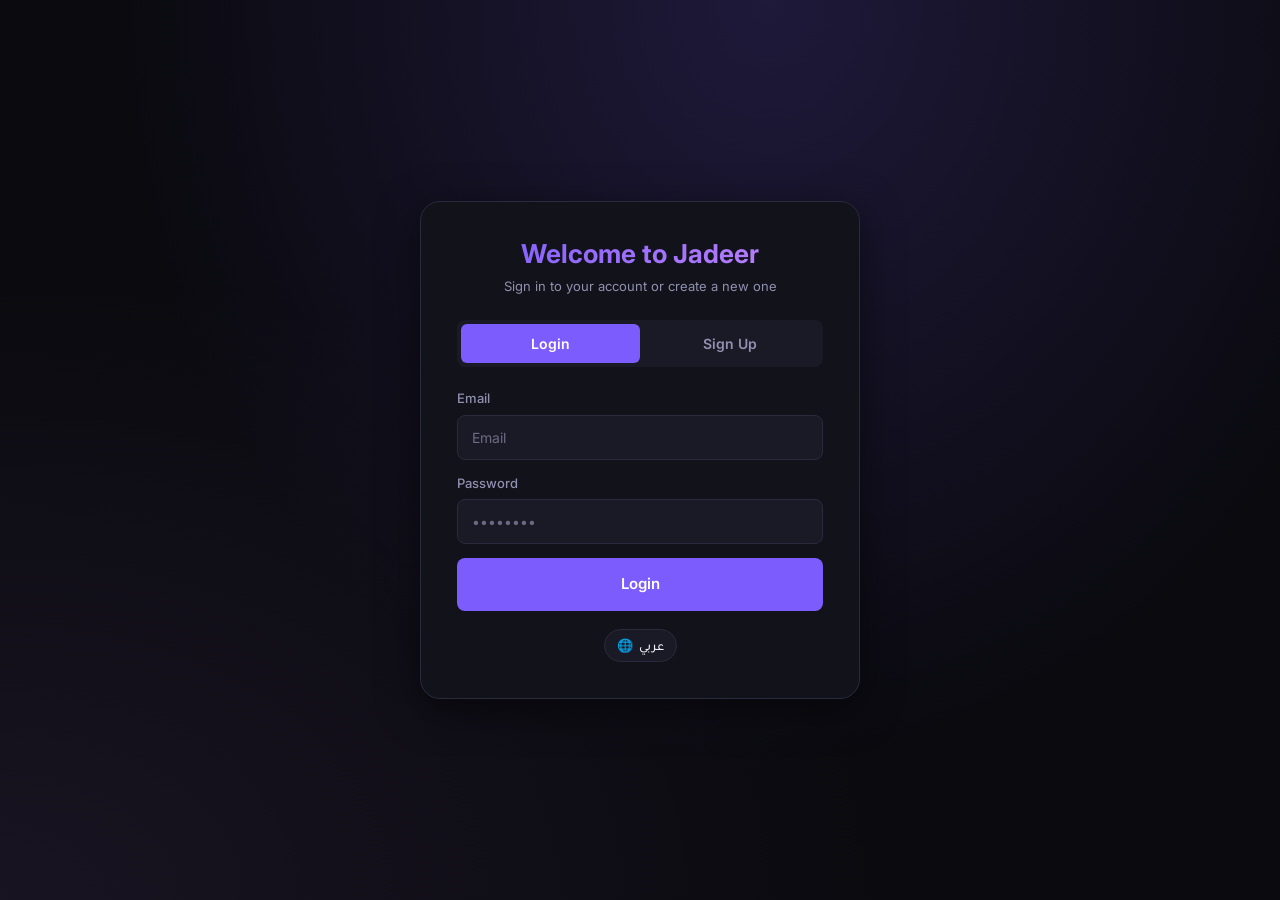
==== jadeer-frontend/jadeer/index.html @ 559c0204 "fix profile education/experience doubling when editing" ====
<!DOCTYPE html>
<html lang="en" dir="ltr">
<head>
  <meta charset="UTF-8">
  <meta name="viewport" content="width=device-width,initial-scale=1">
  <title>Jadeer — Smart CV Authenticator & Advisor</title>
  <meta name="description" content="Jadeer: Authentic. Verified. Career-Ready.">
  <link rel="preconnect" href="https://fonts.googleapis.com">
  <link rel="preconnect" href="https://fonts.gstatic.com" crossorigin>
  <link href="https://fonts.googleapis.com/css2?family=Tajawal:wght@400;500;700;800&family=Inter:wght@400;500;600;700;800&family=DM+Mono:wght@400;500&display=swap" rel="stylesheet">
  <link rel="stylesheet" href="css/tokens.css">
  <link rel="stylesheet" href="css/base.css">
  <link rel="stylesheet" href="css/components.css">
  <link rel="stylesheet" href="css/layout.css">
</head>
<body>
  <div id="app-root">
    <div class="page-loader"><div class="spinner"></div></div>
  </div>

  <!-- Foundation -->
  <script src="js/config.js?v=2"></script>
  <script src="js/warmup.js?v=2"></script>
  <script src="js/api.js?v=2"></script>
  <script src="js/auth.js?v=2"></script>
  <script src="js/i18n.js?v=2"></script>
  <script src="js/ui.js?v=2"></script>
  <script src="js/router.js?v=2"></script>
  <script src="js/shell.js?v=2"></script>
  <script src="js/i18n-profile.js?v=2"></script>
  <script src="js/i18n-skills-certificates.js?v=2"></script>
  <script src="js/i18n-recommendations-cv.js?v=2"></script>

  <!-- Pages -->
  <script src="js/pages/auth.js?v=2"></script>
  <script src="js/pages/onboarding.js?v=2"></script>
  <script src="js/pages/dashboard.js?v=2"></script>
  <script src="js/pages/profile-view.js?v=2"></script>
  <script src="js/pages/profile-edit.js?v=2"></script>
  <script src="js/pages/skills.js?v=2"></script>
  <script src="js/pages/certificates.js?v=2"></script>
  <script src="js/pages/recommendations.js?v=2"></script>
  <script src="js/pages/cvs.js?v=2"></script>
  <script src="js/pages/chats.js?v=2"></script>
  <script src="js/i18n-employer.js?v=2"></script>
  <script src="js/pages/employer-onboarding.js?v=2"></script>
  <script src="js/pages/employer-profile.js?v=2"></script>
  <script src="js/pages/employer-search.js?v=2"></script>
  <script src="js/pages/stubs.js?v=2"></script>

  <!-- Boot -->
  <script>
    (function boot(){
      // Default route
      if(!location.hash){
        location.hash = window.JadeerAPI.getToken()
          ? (window.JadeerAuth.currentRole()==='employer' ? '#/employer' : '#/dashboard')
          : '#/login';
      }
      window.JadeerRouter.render();
    })();
  </script>
</body>
</html>
---- jadeer-frontend/jadeer/css/tokens.css ----
:root{
  --bg:#0a0a0f; --surface:#12121a; --surface2:#1a1a26; --surface3:#22222e;
  --border:#2a2a3d; --border2:#3a3a50;
  --accent:#7c5cfc; --accent2:#c084fc; --accent-glow:rgba(124,92,252,.3);
  --text:#f0f0f8; --text2:#9090b0; --text3:#6b6b85;
  --success:#22d3a0; --success-bg:rgba(34,211,160,.12);
  --danger:#f87171;  --danger-bg:rgba(248,113,113,.12);
  --warning:#fbbf24; --warning-bg:rgba(251,191,36,.12);
  --info:#60a5fa;    --info-bg:rgba(96,165,250,.12);
  --radius:14px; --radius-sm:8px; --radius-lg:20px;
  --shadow:0 4px 20px rgba(0,0,0,.3);
  --shadow-lg:0 10px 40px rgba(0,0,0,.5);
  --font-ar:'Tajawal',system-ui,sans-serif;
  --font-en:'Inter','Tajawal',system-ui,sans-serif;
  --font:var(--font-en);
  --mono:'DM Mono',ui-monospace,monospace;
  --topbar-h:64px; --sidebar-w:240px;
  --ease:cubic-bezier(.4,0,.2,1);
}
[dir="rtl"]{ --font:var(--font-ar); }
---- jadeer-frontend/jadeer/css/base.css ----
*,*::before,*::after{box-sizing:border-box}
*{margin:0;padding:0}
html,body{height:100%}
body{
  font-family:var(--font); color:var(--text);
  background:var(--bg);
  background-image:
    radial-gradient(ellipse at 60% 0%,rgba(124,92,252,.18) 0%,transparent 60%),
    radial-gradient(ellipse at 0% 100%,rgba(192,132,252,.08) 0%,transparent 50%);
  background-attachment:fixed;
  min-height:100vh;
  -webkit-font-smoothing:antialiased;
  font-size:14px; line-height:1.5;
}
a{color:inherit;text-decoration:none}
button,input,select,textarea{font:inherit;color:inherit}
button{background:none;border:0;cursor:pointer}
ul,ol{list-style:none}
img,svg{display:block;max-width:100%}
h1,h2,h3,h4{font-weight:700;line-height:1.25}
h1{font-size:28px} h2{font-size:22px} h3{font-size:18px} h4{font-size:16px}
.muted{color:var(--text2)}
.mono{font-family:var(--mono)}
.hidden{display:none!important}
.sr-only{position:absolute;width:1px;height:1px;overflow:hidden;clip:rect(0 0 0 0)}
::selection{background:var(--accent);color:#fff}
::-webkit-scrollbar{width:10px;height:10px}
::-webkit-scrollbar-track{background:var(--bg)}
::-webkit-scrollbar-thumb{background:var(--border);border-radius:5px}
::-webkit-scrollbar-thumb:hover{background:var(--border2)}
.brand-text{
  background:linear-gradient(135deg,var(--accent),var(--accent2));
  -webkit-background-clip:text;background-clip:text;color:transparent;
  font-weight:800;
}
---- jadeer-frontend/jadeer/css/components.css ----
/* ===== Buttons ===== */
.btn{display:inline-flex;align-items:center;justify-content:center;gap:8px;
  padding:10px 18px;border-radius:var(--radius-sm);font-weight:600;font-size:14px;
  transition:all .18s var(--ease);white-space:nowrap;border:1px solid transparent}
.btn-primary{background:var(--accent);color:#fff}
.btn-primary:hover{background:#6b4ce8;box-shadow:0 4px 16px var(--accent-glow)}
.btn-ghost{background:var(--surface2);color:var(--text);border-color:var(--border)}
.btn-ghost:hover{background:var(--surface3);border-color:var(--border2)}
.btn-outline{background:transparent;color:var(--text);border-color:var(--border)}
.btn-outline:hover{background:var(--surface2)}
.btn-danger{background:transparent;color:var(--danger);border-color:var(--border)}
.btn-danger:hover{background:var(--danger-bg)}
.btn-block{width:100%}
.btn-sm{padding:6px 12px;font-size:13px}
.btn-lg{padding:14px 24px;font-size:15px}
.btn[disabled]{opacity:.5;cursor:not-allowed}

/* ===== Inputs ===== */
.field{display:flex;flex-direction:column;gap:6px;margin-bottom:14px}
.field label{font-size:13px;color:var(--text2);font-weight:500}
.field .hint{font-size:12px;color:var(--text3)}
.input,.select,.textarea{
  width:100%;padding:11px 14px;background:var(--surface2);color:var(--text);
  border:1px solid var(--border);border-radius:var(--radius-sm);font-size:14px;
  transition:border-color .15s,background .15s;
}
.input:focus,.select:focus,.textarea:focus{
  outline:0;border-color:var(--accent);background:var(--surface3)
}
.textarea{min-height:88px;resize:vertical;font-family:inherit}
.input::placeholder,.textarea::placeholder{color:var(--text3)}
.input-icon{position:relative}
.input-icon .input{padding-inline-end:40px}
.input-icon button{position:absolute;inset-inline-end:10px;top:50%;transform:translateY(-50%);
  color:var(--text2);padding:4px}

/* ===== Cards ===== */
.card{background:var(--surface);border:1px solid var(--border);
  border-radius:var(--radius);padding:22px}
.card-hover{transition:all .2s var(--ease)}
.card-hover:hover{border-color:var(--accent);transform:translateY(-2px);box-shadow:var(--shadow)}
.card-title{display:flex;align-items:center;justify-content:space-between;
  margin-bottom:16px;gap:12px}
.card-title h3{font-size:16px}

/* ===== Badges / Pills ===== */
.badge{display:inline-flex;align-items:center;gap:5px;padding:3px 10px;
  border-radius:999px;font-size:12px;font-weight:600}
.badge-success{background:var(--success-bg);color:var(--success)}
.badge-danger{background:var(--danger-bg);color:var(--danger)}
.badge-warning{background:var(--warning-bg);color:var(--warning)}
.badge-info{background:var(--info-bg);color:var(--info)}
.badge-muted{background:var(--surface2);color:var(--text2);border:1px solid var(--border)}
.badge-accent{background:rgba(124,92,252,.15);color:var(--accent2)}

.pill{display:inline-flex;align-items:center;gap:6px;padding:5px 12px;
  border-radius:999px;background:var(--surface2);border:1px solid var(--border);
  color:var(--text);font-size:13px;font-weight:500}
.pill-accent{background:rgba(124,92,252,.12);border-color:rgba(124,92,252,.3);color:var(--accent2)}

/* ===== Tabs ===== */
.tabs{display:flex;gap:4px;border-bottom:1px solid var(--border);margin-bottom:20px;
  overflow-x:auto}
.tab{padding:10px 18px;color:var(--text2);font-weight:500;font-size:14px;
  border-bottom:2px solid transparent;margin-bottom:-1px;white-space:nowrap;transition:all .15s}
.tab:hover{color:var(--text)}
.tab.active{color:var(--accent2);border-color:var(--accent)}

/* ===== Modal ===== */
.modal-overlay{position:fixed;inset:0;background:rgba(0,0,0,.65);
  backdrop-filter:blur(4px);display:flex;align-items:center;justify-content:center;
  z-index:100;padding:20px;opacity:0;pointer-events:none;transition:opacity .2s}
.modal-overlay.open{opacity:1;pointer-events:auto}
.modal{background:var(--surface);border:1px solid var(--border);border-radius:var(--radius);
  width:100%;max-width:560px;max-height:90vh;overflow-y:auto;box-shadow:var(--shadow-lg);
  transform:translateY(10px);transition:transform .2s}
.modal-overlay.open .modal{transform:translateY(0)}
.modal-lg{max-width:780px}
.modal-header{padding:20px 24px;border-bottom:1px solid var(--border);
  display:flex;align-items:center;justify-content:space-between}
.modal-header h3{font-size:17px}
.modal-close{color:var(--text2);padding:6px;border-radius:6px}
.modal-close:hover{background:var(--surface2);color:var(--text)}
.modal-body{padding:22px 24px}
.modal-footer{padding:16px 24px;border-top:1px solid var(--border);
  display:flex;justify-content:flex-end;gap:10px}

/* ===== Proficiency bar ===== */
.prof{display:flex;align-items:center;gap:12px}
.prof-bar{flex:1;height:8px;background:var(--surface2);border-radius:999px;overflow:hidden}
.prof-fill{height:100%;border-radius:999px;transition:width .5s var(--ease)}
.prof-fill.beginner{background:linear-gradient(90deg,#f87171,#fbbf24)}
.prof-fill.intermediate{background:linear-gradient(90deg,#fbbf24,#60a5fa)}
.prof-fill.advanced{background:linear-gradient(90deg,#60a5fa,var(--accent))}
.prof-fill.expert{background:linear-gradient(90deg,var(--accent),var(--accent2))}
.prof-score{font-family:var(--mono);font-weight:600;min-width:40px;text-align:end}

/* ===== Stat card ===== */
.stat{background:var(--surface);border:1px solid var(--border);border-radius:var(--radius);
  padding:18px 20px;display:flex;flex-direction:column;gap:6px}
.stat-label{font-size:12px;color:var(--text2);text-transform:uppercase;letter-spacing:.5px}
.stat-value{font-size:28px;font-weight:700;font-family:var(--mono)}

/* ===== Avatar ===== */
.avatar{width:48px;height:48px;border-radius:50%;
  background:linear-gradient(135deg,var(--accent),var(--accent2));
  display:flex;align-items:center;justify-content:center;color:#fff;font-weight:700;
  flex-shrink:0}
.avatar-lg{width:72px;height:72px;font-size:24px}
.avatar-xl{width:96px;height:96px;font-size:32px}

/* ===== Toasts ===== */
.toast-host{position:fixed;top:20px;inset-inline-end:20px;z-index:200;
  display:flex;flex-direction:column;gap:10px}
.toast{background:var(--surface);border:1px solid var(--border);
  border-inline-start:3px solid var(--accent);border-radius:var(--radius-sm);
  padding:12px 18px;box-shadow:var(--shadow);min-width:260px;max-width:400px;
  animation:toast-in .25s var(--ease)}
.toast.success{border-inline-start-color:var(--success)}
.toast.error{border-inline-start-color:var(--danger)}
@keyframes toast-in{from{opacity:0;transform:translateX(20px)}to{opacity:1;transform:none}}
[dir="rtl"] .toast{animation:toast-in-rtl .25s var(--ease)}
@keyframes toast-in-rtl{from{opacity:0;transform:translateX(-20px)}to{opacity:1;transform:none}}

/* ===== Utility ===== */
.row{display:flex;gap:12px;align-items:center}
.row-between{display:flex;gap:12px;align-items:center;justify-content:space-between}
.col{display:flex;flex-direction:column;gap:12px}
.grid{display:grid;gap:16px}
.grid-2{grid-template-columns:repeat(2,1fr)}
.grid-3{grid-template-columns:repeat(3,1fr)}
.grid-4{grid-template-columns:repeat(4,1fr)}
.grid-5{grid-template-columns:repeat(5,1fr)}
@media(max-width:900px){.grid-3,.grid-4,.grid-5{grid-template-columns:repeat(2,1fr)}}
@media(max-width:560px){.grid-2,.grid-3,.grid-4,.grid-5{grid-template-columns:1fr}}
.gap-sm{gap:8px}.gap-lg{gap:20px}
.mt-sm{margin-top:8px}.mt{margin-top:16px}.mt-lg{margin-top:24px}
.divider{height:1px;background:var(--border);margin:16px 0}
.empty{padding:40px 20px;text-align:center;color:var(--text2)}
.empty-icon{font-size:40px;margin-bottom:12px;opacity:.5}
.spinner{width:18px;height:18px;border:2px solid var(--border);
  border-top-color:var(--accent);border-radius:50%;animation:spin .7s linear infinite}
@keyframes spin{to{transform:rotate(360deg)}}
.page-loader{display:flex;align-items:center;justify-content:center;padding:60px;color:var(--text2)}
---- jadeer-frontend/jadeer/css/layout.css ----
/* ===== App shell ===== */
.app{
  display:grid;
  grid-template-areas: "sidebar main";
  grid-template-columns:var(--sidebar-w) 1fr;
  min-height:100vh
}

.sidebar{
  grid-area: sidebar;
  background:var(--surface);
  border-inline-end:1px solid var(--border);
  padding:22px 14px;
  display:flex;
  flex-direction:column;
  gap:4px;
  position:sticky;
  top:0;height:100vh;
  overflow-y:auto
}

.sidebar .logo{
  font-size:22px;
  padding:0 10px 24px;
  background:linear-gradient(135deg,var(--accent),var(--accent2));
  -webkit-background-clip:text;
  background-clip:text;
  color:transparent;
  font-weight:800
}

.nav-item{
  display:flex;
  align-items:center;
  gap:10px;
  padding:10px 12px;
  border-radius:var(--radius-sm);color:var(--text2);font-weight:500;font-size:14px;
  transition:all .15s;cursor:pointer
}

.nav-item:hover{background:var(--surface2);color:var(--text)}
.nav-item.active{background:rgba(124,92,252,.15);color:var(--accent2)}
.nav-item .ic{width:18px;height:18px;flex-shrink:0}
.sidebar-footer{margin-top:auto;padding-top:16px;border-top:1px solid var(--border)}

.main{
  grid-area: main;
  display:flex;
  flex-direction:column;
  min-width:0
}

.topbar{height:var(--topbar-h);background:var(--surface);
  border-bottom:1px solid var(--border);padding:0 24px;
  display:flex;align-items:center;justify-content:space-between;gap:16px;
  position:sticky;top:0;z-index:20}
.topbar .title{font-weight:600;font-size:15px}
.topbar .actions{display:flex;align-items:center;gap:10px}
.icon-btn{width:36px;height:36px;border-radius:50%;display:flex;
  align-items:center;justify-content:center;color:var(--text2);position:relative}
.icon-btn:hover{background:var(--surface2);color:var(--text)}
.icon-btn .dot{position:absolute;top:6px;inset-inline-end:6px;width:8px;height:8px;
  background:var(--danger);border-radius:50%;border:2px solid var(--surface)}
.lang-toggle{display:flex;align-items:center;gap:6px;padding:6px 12px;
  border-radius:999px;background:var(--surface2);border:1px solid var(--border);
  font-size:13px;font-weight:500;color:var(--text)}
.lang-toggle:hover{border-color:var(--accent)}

.content{padding:28px;max-width:1280px;width:100%;margin:0 auto;flex:1}
.page-header{margin-bottom:24px;display:flex;align-items:flex-start;
  justify-content:space-between;gap:16px;flex-wrap:wrap}
.page-header h1{margin-bottom:4px}
.page-header .sub{color:var(--text2);font-size:14px}

/* Mobile sidebar toggle */
@media(max-width:900px){
  .app{grid-template-columns:1fr}
  .sidebar{position:fixed;inset-inline-start:-100%;width:260px;z-index:50;
    transition:inset-inline-start .25s}
  .sidebar.open{inset-inline-start:0}
  .sidebar-backdrop{position:fixed;inset:0;background:rgba(0,0,0,.5);z-index:40;
    display:none}
  .sidebar-backdrop.open{display:block}
}
.menu-toggle{display:none;color:var(--text);padding:6px}
@media(max-width:900px){.menu-toggle{display:block}}

/* ===== Auth shell ===== */
.auth-shell{min-height:100vh;display:flex;align-items:center;justify-content:center;padding:24px}
.auth-card{background:var(--surface);border:1px solid var(--border);
  border-radius:var(--radius-lg);padding:36px;width:100%;max-width:440px;
  box-shadow:var(--shadow-lg)}
.auth-header{text-align:center;margin-bottom:24px}
.auth-header h1{font-size:26px;margin-bottom:6px;
  background:linear-gradient(135deg,var(--accent),var(--accent2));
  -webkit-background-clip:text;background-clip:text;color:transparent}
.auth-header p{color:var(--text2);font-size:13px}
.auth-tabs{display:grid;grid-template-columns:1fr 1fr;background:var(--surface2);
  border-radius:var(--radius-sm);padding:4px;margin-bottom:22px}
.auth-tabs button{padding:9px;border-radius:6px;color:var(--text2);
  font-weight:600;font-size:14px;transition:all .15s}
.auth-tabs button.active{background:var(--accent);color:#fff}

.role-picker{display:grid;grid-template-columns:1fr 1fr;gap:10px;margin-bottom:6px}
.role-opt{padding:14px;border:1px solid var(--border);border-radius:var(--radius-sm);
  background:var(--surface2);cursor:pointer;text-align:center;transition:all .15s}
.role-opt:hover{border-color:var(--border2)}
.role-opt.active{border-color:var(--accent);background:rgba(124,92,252,.1)}
.role-opt .emoji{font-size:22px;margin-bottom:4px;display:block}
.role-opt .lbl{font-weight:600;font-size:13px}

.password-rules{font-size:12px;color:var(--text3);line-height:1.7;padding:10px 12px;
  background:var(--surface2);border-radius:var(--radius-sm);margin-top:4px}
.password-rules .ok{color:var(--success)}
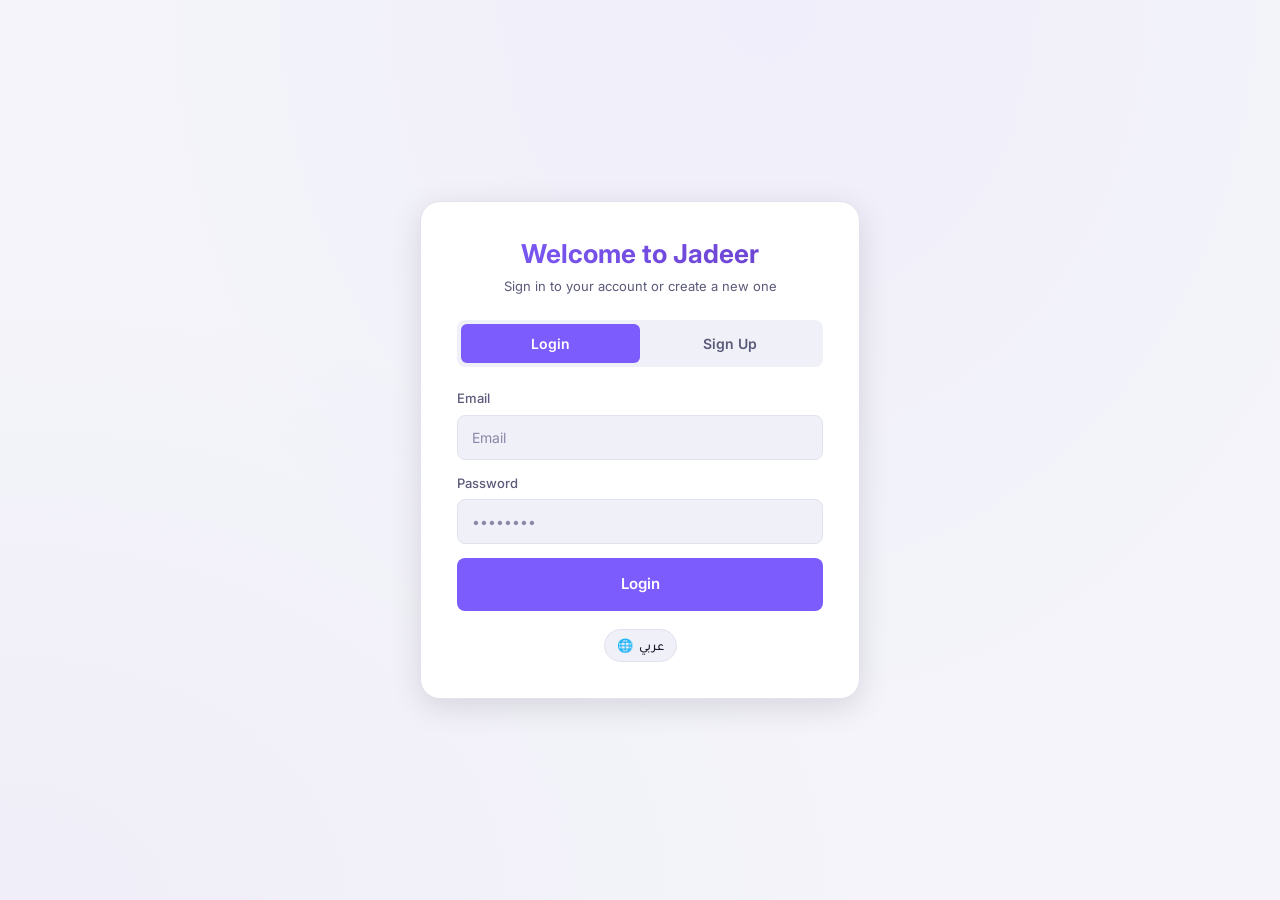
==== commit 7fe1a4c0: "Added Light Mode" ====
--- a/jadeer-frontend/jadeer/index.html
+++ b/jadeer-frontend/jadeer/index.html
@@ -5,6 +5,7 @@
   <meta name="viewport" content="width=device-width,initial-scale=1">
   <title>Jadeer — Smart CV Authenticator & Advisor</title>
   <meta name="description" content="Jadeer: Authentic. Verified. Career-Ready.">
+  <script>!function(){var t=localStorage.getItem('jadeer-theme')||(matchMedia('(prefers-color-scheme:light)').matches?'light':'dark');document.documentElement.dataset.theme=t}()</script>
   <link rel="preconnect" href="https://fonts.googleapis.com">
   <link rel="preconnect" href="https://fonts.gstatic.com" crossorigin>
   <link href="https://fonts.googleapis.com/css2?family=Tajawal:wght@400;500;700;800&family=Inter:wght@400;500;600;700;800&family=DM+Mono:wght@400;500&display=swap" rel="stylesheet">
--- a/jadeer-frontend/jadeer/css/tokens.css
+++ b/jadeer-frontend/jadeer/css/tokens.css
@@ -1,3 +1,4 @@
+/* ===== Dark theme (default) ===== */
 :root{
   --bg:#0a0a0f; --surface:#12121a; --surface2:#1a1a26; --surface3:#22222e;
   --border:#2a2a3d; --border2:#3a3a50;
@@ -7,6 +8,7 @@
   --danger:#f87171;  --danger-bg:rgba(248,113,113,.12);
   --warning:#fbbf24; --warning-bg:rgba(251,191,36,.12);
   --info:#60a5fa;    --info-bg:rgba(96,165,250,.12);
+  --overlay:rgba(0,0,0,.65);
   --radius:14px; --radius-sm:8px; --radius-lg:20px;
   --shadow:0 4px 20px rgba(0,0,0,.3);
   --shadow-lg:0 10px 40px rgba(0,0,0,.5);
@@ -18,3 +20,18 @@
   --ease:cubic-bezier(.4,0,.2,1);
 }
 [dir="rtl"]{ --font:var(--font-ar); }
+
+/* ===== Light theme ===== */
+[data-theme="light"]{
+  --bg:#f4f4fa; --surface:#ffffff; --surface2:#f0f0f8; --surface3:#e8e8f4;
+  --border:#e2e2ee; --border2:#d0d0e8;
+  --accent2:#6b3fc8; --accent-glow:rgba(124,92,252,.15);
+  --text:#18182a; --text2:#5a5a7a; --text3:#8888a8;
+  --success:#059669; --success-bg:rgba(5,150,105,.1);
+  --danger:#dc2626;  --danger-bg:rgba(220,38,38,.1);
+  --warning:#d97706; --warning-bg:rgba(217,119,6,.1);
+  --info:#2563eb;    --info-bg:rgba(37,99,235,.1);
+  --overlay:rgba(0,0,0,.4);
+  --shadow:0 2px 16px rgba(0,0,0,.07);
+  --shadow-lg:0 8px 32px rgba(0,0,0,.12);
+}
--- a/jadeer-frontend/jadeer/css/base.css
+++ b/jadeer-frontend/jadeer/css/base.css
@@ -11,6 +11,11 @@
   min-height:100vh;
   -webkit-font-smoothing:antialiased;
   font-size:14px; line-height:1.5;
+}
+[data-theme="light"] body{
+  background-image:
+    radial-gradient(ellipse at 60% 0%,rgba(124,92,252,.04) 0%,transparent 60%),
+    radial-gradient(ellipse at 0% 100%,rgba(107,63,200,.03) 0%,transparent 50%);
 }
 a{color:inherit;text-decoration:none}
 button,input,select,textarea{font:inherit;color:inherit}
--- a/jadeer-frontend/jadeer/css/components.css
+++ b/jadeer-frontend/jadeer/css/components.css
@@ -67,7 +67,7 @@
 .tab.active{color:var(--accent2);border-color:var(--accent)}
 
 /* ===== Modal ===== */
-.modal-overlay{position:fixed;inset:0;background:rgba(0,0,0,.65);
+.modal-overlay{position:fixed;inset:0;background:var(--overlay);
   backdrop-filter:blur(4px);display:flex;align-items:center;justify-content:center;
   z-index:100;padding:20px;opacity:0;pointer-events:none;transition:opacity .2s}
 .modal-overlay.open{opacity:1;pointer-events:auto}
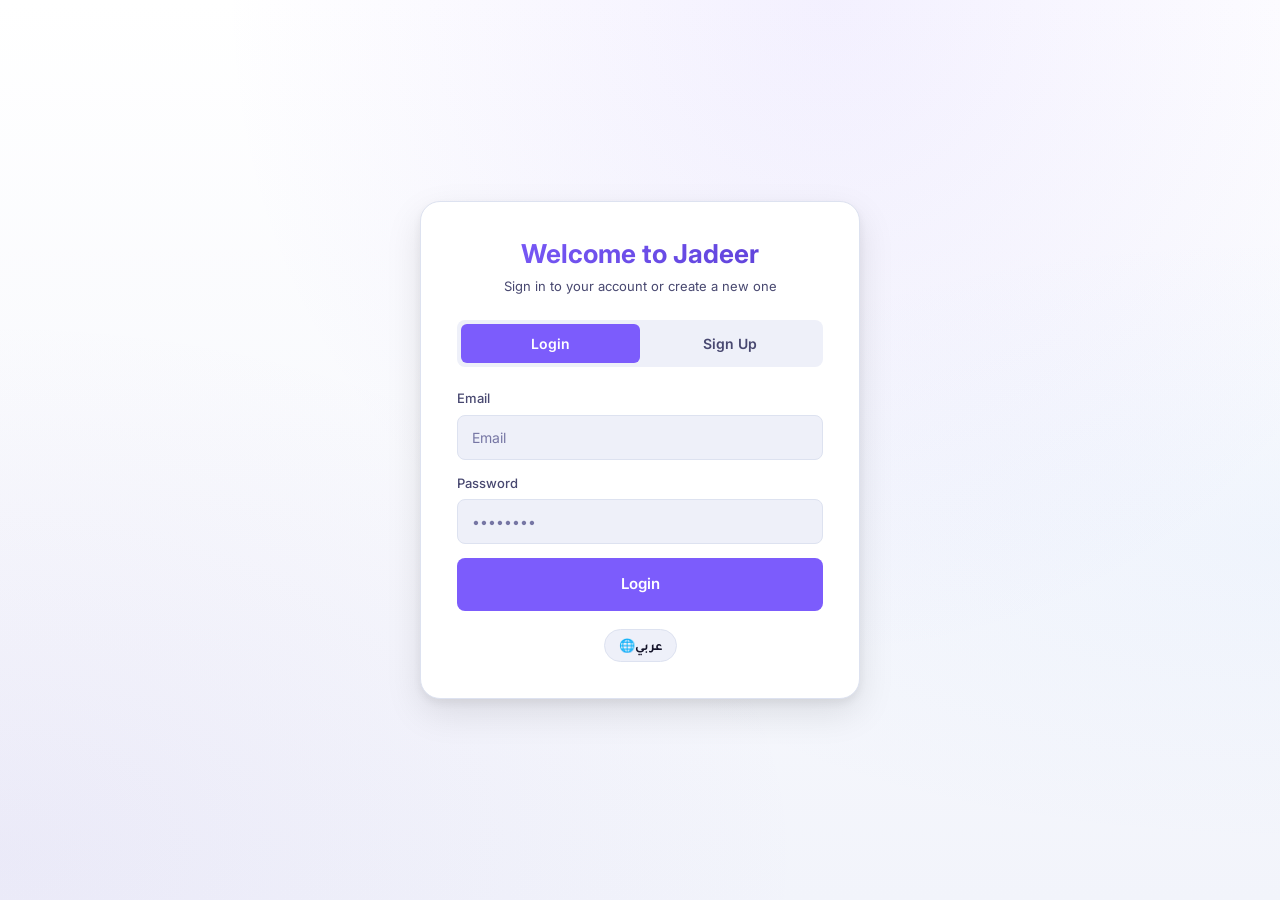
==== commit 5a79f24c: "Changed frontend" ====
--- a/jadeer-frontend/jadeer/index.html
+++ b/jadeer-frontend/jadeer/index.html
@@ -5,6 +5,7 @@
   <meta name="viewport" content="width=device-width,initial-scale=1">
   <title>Jadeer — Smart CV Authenticator & Advisor</title>
   <meta name="description" content="Jadeer: Authentic. Verified. Career-Ready.">
+  <link rel="icon" type="image/svg+xml" href="icons/Jadeer_Logo.png">
   <script>!function(){var t=localStorage.getItem('jadeer-theme')||(matchMedia('(prefers-color-scheme:light)').matches?'light':'dark');document.documentElement.dataset.theme=t}()</script>
   <link rel="preconnect" href="https://fonts.googleapis.com">
   <link rel="preconnect" href="https://fonts.gstatic.com" crossorigin>
@@ -27,7 +28,7 @@
   <script src="js/i18n.js?v=2"></script>
   <script src="js/ui.js?v=2"></script>
   <script src="js/router.js?v=2"></script>
-  <script src="js/shell.js?v=2"></script>
+  <script src="js/shell.js?v=6"></script>
   <script src="js/i18n-profile.js?v=2"></script>
   <script src="js/i18n-skills-certificates.js?v=2"></script>
   <script src="js/i18n-recommendations-cv.js?v=2"></script>
@@ -35,7 +36,7 @@
   <!-- Pages -->
   <script src="js/pages/auth.js?v=2"></script>
   <script src="js/pages/onboarding.js?v=2"></script>
-  <script src="js/pages/dashboard.js?v=2"></script>
+  <script src="js/pages/dashboard.js?v=4"></script>
   <script src="js/pages/profile-view.js?v=2"></script>
   <script src="js/pages/profile-edit.js?v=2"></script>
   <script src="js/pages/skills.js?v=2"></script>
--- a/jadeer-frontend/jadeer/css/tokens.css
+++ b/jadeer-frontend/jadeer/css/tokens.css
@@ -23,15 +23,15 @@
 
 /* ===== Light theme ===== */
 [data-theme="light"]{
-  --bg:#f4f4fa; --surface:#ffffff; --surface2:#f0f0f8; --surface3:#e8e8f4;
-  --border:#e2e2ee; --border2:#d0d0e8;
-  --accent2:#6b3fc8; --accent-glow:rgba(124,92,252,.15);
-  --text:#18182a; --text2:#5a5a7a; --text3:#8888a8;
-  --success:#059669; --success-bg:rgba(5,150,105,.1);
-  --danger:#dc2626;  --danger-bg:rgba(220,38,38,.1);
-  --warning:#d97706; --warning-bg:rgba(217,119,6,.1);
-  --info:#2563eb;    --info-bg:rgba(37,99,235,.1);
-  --overlay:rgba(0,0,0,.4);
-  --shadow:0 2px 16px rgba(0,0,0,.07);
-  --shadow-lg:0 8px 32px rgba(0,0,0,.12);
+  --bg:#f2f4fb; --surface:#ffffff; --surface2:#eef0f9; --surface3:#e4e8f5;
+  --border:#dde2f0; --border2:#c8d0e8;
+  --accent:#7c5cfc; --accent2:#5b3fd4; --accent-glow:rgba(124,92,252,.10);
+  --text:#14142a; --text2:#484870; --text3:#7676a4;
+  --success:#059669; --success-bg:rgba(5,150,105,.10);
+  --danger:#dc2626;  --danger-bg:rgba(220,38,38,.10);
+  --warning:#d97706; --warning-bg:rgba(217,119,6,.10);
+  --info:#2563eb;    --info-bg:rgba(37,99,235,.10);
+  --overlay:rgba(0,0,0,.38);
+  --shadow:0 1px 3px rgba(0,0,0,.05),0 4px 14px rgba(0,0,0,.07);
+  --shadow-lg:0 4px 8px rgba(0,0,0,.06),0 14px 36px rgba(0,0,0,.10);
 }
--- a/jadeer-frontend/jadeer/css/base.css
+++ b/jadeer-frontend/jadeer/css/base.css
@@ -13,9 +13,12 @@
   font-size:14px; line-height:1.5;
 }
 [data-theme="light"] body{
+  background-color:#f2f4fb;
   background-image:
-    radial-gradient(ellipse at 60% 0%,rgba(124,92,252,.04) 0%,transparent 60%),
-    radial-gradient(ellipse at 0% 100%,rgba(107,63,200,.03) 0%,transparent 50%);
+    radial-gradient(ellipse at 65% 0%,  rgba(124,92,252,.09) 0%,transparent 52%),
+    radial-gradient(ellipse at 0%  95%, rgba(107,63,200,.06) 0%,transparent 45%),
+    radial-gradient(ellipse at 100% 60%,rgba(96,165,250,.05) 0%,transparent 40%),
+    linear-gradient(180deg,#ffffff 0%,#f2f4fb 100%);
 }
 a{color:inherit;text-decoration:none}
 button,input,select,textarea{font:inherit;color:inherit}
@@ -24,6 +27,7 @@
 img,svg{display:block;max-width:100%}
 h1,h2,h3,h4{font-weight:700;line-height:1.25}
 h1{font-size:28px} h2{font-size:22px} h3{font-size:18px} h4{font-size:16px}
+@media(max-width:560px){h1{font-size:22px}h2{font-size:18px}h3{font-size:15px}h4{font-size:14px}}
 .muted{color:var(--text2)}
 .mono{font-family:var(--mono)}
 .hidden{display:none!important}
--- a/jadeer-frontend/jadeer/css/components.css
+++ b/jadeer-frontend/jadeer/css/components.css
@@ -39,6 +39,9 @@
   border-radius:var(--radius);padding:22px}
 .card-hover{transition:all .2s var(--ease)}
 .card-hover:hover{border-color:var(--accent);transform:translateY(-2px);box-shadow:var(--shadow)}
+/* Light mode — add visible shadow so cards lift off the background */
+[data-theme="light"] .card{box-shadow:0 1px 3px rgba(0,0,0,.05),0 4px 12px rgba(0,0,0,.06)}
+[data-theme="light"] .card-hover:hover{box-shadow:0 4px 24px rgba(124,92,252,.14);border-color:rgba(124,92,252,.35)}
 .card-title{display:flex;align-items:center;justify-content:space-between;
   margin-bottom:16px;gap:12px}
 .card-title h3{font-size:16px}
@@ -142,3 +145,27 @@
   border-top-color:var(--accent);border-radius:50%;animation:spin .7s linear infinite}
 @keyframes spin{to{transform:rotate(360deg)}}
 .page-loader{display:flex;align-items:center;justify-content:center;padding:60px;color:var(--text2)}
+
+/* ===== Mobile ===== */
+@media(max-width:640px){
+  /* Touch-friendly targets */
+  .btn{min-height:44px}
+  .btn-sm{min-height:38px;padding:8px 14px}
+  .btn-lg{min-height:50px}
+  /* Prevent iOS input zoom (font < 16px triggers auto-zoom on Safari) */
+  .input,.select,.textarea{font-size:16px}
+  /* Card padding */
+  .card{padding:16px}
+  .stat{padding:14px 16px}
+  .stat-value{font-size:22px}
+  /* Modal as bottom sheet */
+  .modal-overlay{padding:0;align-items:flex-end}
+  .modal,.modal-lg{max-width:100%;border-radius:var(--radius-lg) var(--radius-lg) 0 0;max-height:92vh}
+  .modal-header{padding:14px 20px}
+  .modal-body{padding:16px 20px}
+  .modal-footer{padding:12px 20px;flex-wrap:wrap;gap:8px}
+  .modal-footer .btn{flex:1;justify-content:center}
+  /* Tabs: scroll horizontally instead of wrapping/clipping */
+  .tabs{flex-wrap:nowrap;-webkit-overflow-scrolling:touch}
+  .tab{flex-shrink:0}
+}
--- a/jadeer-frontend/jadeer/css/layout.css
+++ b/jadeer-frontend/jadeer/css/layout.css
@@ -1,114 +1,643 @@
-/* ===== App shell ===== */
-.app{
-  display:grid;
-  grid-template-areas: "sidebar main";
-  grid-template-columns:var(--sidebar-w) 1fr;
-  min-height:100vh
-}
-
-.sidebar{
-  grid-area: sidebar;
-  background:var(--surface);
-  border-inline-end:1px solid var(--border);
-  padding:22px 14px;
-  display:flex;
-  flex-direction:column;
-  gap:4px;
-  position:sticky;
-  top:0;height:100vh;
-  overflow-y:auto
-}
-
-.sidebar .logo{
-  font-size:22px;
-  padding:0 10px 24px;
-  background:linear-gradient(135deg,var(--accent),var(--accent2));
-  -webkit-background-clip:text;
-  background-clip:text;
-  color:transparent;
-  font-weight:800
-}
-
-.nav-item{
-  display:flex;
-  align-items:center;
-  gap:10px;
-  padding:10px 12px;
-  border-radius:var(--radius-sm);color:var(--text2);font-weight:500;font-size:14px;
-  transition:all .15s;cursor:pointer
-}
-
-.nav-item:hover{background:var(--surface2);color:var(--text)}
-.nav-item.active{background:rgba(124,92,252,.15);color:var(--accent2)}
-.nav-item .ic{width:18px;height:18px;flex-shrink:0}
-.sidebar-footer{margin-top:auto;padding-top:16px;border-top:1px solid var(--border)}
-
-.main{
-  grid-area: main;
-  display:flex;
-  flex-direction:column;
-  min-width:0
-}
-
-.topbar{height:var(--topbar-h);background:var(--surface);
-  border-bottom:1px solid var(--border);padding:0 24px;
-  display:flex;align-items:center;justify-content:space-between;gap:16px;
-  position:sticky;top:0;z-index:20}
-.topbar .title{font-weight:600;font-size:15px}
-.topbar .actions{display:flex;align-items:center;gap:10px}
-.icon-btn{width:36px;height:36px;border-radius:50%;display:flex;
-  align-items:center;justify-content:center;color:var(--text2);position:relative}
-.icon-btn:hover{background:var(--surface2);color:var(--text)}
-.icon-btn .dot{position:absolute;top:6px;inset-inline-end:6px;width:8px;height:8px;
-  background:var(--danger);border-radius:50%;border:2px solid var(--surface)}
-.lang-toggle{display:flex;align-items:center;gap:6px;padding:6px 12px;
-  border-radius:999px;background:var(--surface2);border:1px solid var(--border);
-  font-size:13px;font-weight:500;color:var(--text)}
-.lang-toggle:hover{border-color:var(--accent)}
-
-.content{padding:28px;max-width:1280px;width:100%;margin:0 auto;flex:1}
-.page-header{margin-bottom:24px;display:flex;align-items:flex-start;
-  justify-content:space-between;gap:16px;flex-wrap:wrap}
-.page-header h1{margin-bottom:4px}
-.page-header .sub{color:var(--text2);font-size:14px}
-
-/* Mobile sidebar toggle */
-@media(max-width:900px){
-  .app{grid-template-columns:1fr}
-  .sidebar{position:fixed;inset-inline-start:-100%;width:260px;z-index:50;
-    transition:inset-inline-start .25s}
-  .sidebar.open{inset-inline-start:0}
-  .sidebar-backdrop{position:fixed;inset:0;background:rgba(0,0,0,.5);z-index:40;
-    display:none}
-  .sidebar-backdrop.open{display:block}
-}
-.menu-toggle{display:none;color:var(--text);padding:6px}
-@media(max-width:900px){.menu-toggle{display:block}}
-
-/* ===== Auth shell ===== */
-.auth-shell{min-height:100vh;display:flex;align-items:center;justify-content:center;padding:24px}
-.auth-card{background:var(--surface);border:1px solid var(--border);
-  border-radius:var(--radius-lg);padding:36px;width:100%;max-width:440px;
-  box-shadow:var(--shadow-lg)}
-.auth-header{text-align:center;margin-bottom:24px}
-.auth-header h1{font-size:26px;margin-bottom:6px;
-  background:linear-gradient(135deg,var(--accent),var(--accent2));
-  -webkit-background-clip:text;background-clip:text;color:transparent}
-.auth-header p{color:var(--text2);font-size:13px}
-.auth-tabs{display:grid;grid-template-columns:1fr 1fr;background:var(--surface2);
-  border-radius:var(--radius-sm);padding:4px;margin-bottom:22px}
-.auth-tabs button{padding:9px;border-radius:6px;color:var(--text2);
-  font-weight:600;font-size:14px;transition:all .15s}
-.auth-tabs button.active{background:var(--accent);color:#fff}
-
-.role-picker{display:grid;grid-template-columns:1fr 1fr;gap:10px;margin-bottom:6px}
-.role-opt{padding:14px;border:1px solid var(--border);border-radius:var(--radius-sm);
-  background:var(--surface2);cursor:pointer;text-align:center;transition:all .15s}
-.role-opt:hover{border-color:var(--border2)}
-.role-opt.active{border-color:var(--accent);background:rgba(124,92,252,.1)}
-.role-opt .emoji{font-size:22px;margin-bottom:4px;display:block}
-.role-opt .lbl{font-weight:600;font-size:13px}
-
-.password-rules{font-size:12px;color:var(--text3);line-height:1.7;padding:10px 12px;
-  background:var(--surface2);border-radius:var(--radius-sm);margin-top:4px}
-.password-rules .ok{color:var(--success)}
+/* ============================================================
+   APP SHELL
+   ============================================================ */
+.app {
+  display: flex;
+  flex-direction: column;
+  min-height: 100vh;
+  overflow-x: hidden;
+}
+
+/* ============================================================
+   TOP NAVBAR
+   ============================================================ */
+.navbar {
+  position: sticky;
+  top: 0;
+  z-index: 20;
+  height: 64px;
+  background: var(--surface);
+  border-bottom: 1px solid var(--border);
+  display: flex;
+  align-items: center;
+  padding: 0 32px;
+  gap: 0;
+  flex-shrink: 0;
+}
+
+/* Logo / brand */
+.navbar-brand {
+  display: flex;
+  align-items: center;
+  flex-shrink: 0;
+  text-decoration: none;
+  margin-inline-end: 28px;
+}
+
+/* Official Jadeer logo */
+.brand-logo {
+  height: 36px;
+  width: auto;
+  display: block;
+  flex-shrink: 0;
+  object-fit: contain;
+}
+
+/* Desktop nav links */
+.navbar-nav {
+  display: flex;
+  align-items: center;
+  gap: 2px;
+  flex: 1;
+  overflow-x: auto;
+  scrollbar-width: none;
+  -ms-overflow-style: none;
+}
+.navbar-nav::-webkit-scrollbar { display: none; }
+
+.nav-link {
+  display: inline-flex;
+  align-items: center;
+  white-space: nowrap;
+  padding: 8px 16px;
+  border-radius: 8px;
+  color: var(--text2);
+  font-weight: 500;
+  font-size: 14px;
+  line-height: 1;
+  transition: background .18s var(--ease), color .18s var(--ease);
+  text-decoration: none;
+  flex-shrink: 0;
+}
+.nav-link:hover  { background: var(--surface2); color: var(--text); }
+.nav-link.active { background: rgba(124,92,252,.14); color: var(--accent2); font-weight: 600; }
+
+/* Right-side action cluster */
+.navbar-actions {
+  display: flex;
+  align-items: center;
+  gap: 10px;
+  margin-inline-start: auto;
+  padding-inline-start: 12px;
+  flex-shrink: 0;
+}
+
+/* Hamburger (mobile only) */
+.hamburger {
+  display: none;
+  align-items: center;
+  justify-content: center;
+  width: 38px;
+  height: 38px;
+  border-radius: 8px;
+  color: var(--text);
+  font-size: 20px;
+  line-height: 1;
+  flex-shrink: 0;
+  margin-inline-end: 8px;
+  transition: background .18s;
+}
+.hamburger:hover { background: var(--surface2); }
+
+@media (max-width: 900px) {
+  .navbar      { padding: 0 16px; }
+  .navbar-nav  { display: none; }
+  .hamburger   { display: flex; }
+  .navbar-brand { margin-inline-end: 0; }
+}
+
+/* Light mode navbar — subtle elevation */
+[data-theme="light"] .navbar {
+  box-shadow: 0 1px 0 var(--border), 0 4px 16px rgba(0,0,0,.04);
+}
+
+/* ============================================================
+   NAVBAR ACTION CONTROLS
+   ============================================================ */
+.lang-toggle {
+  display: flex;
+  align-items: center;
+  padding: 6px 14px;
+  border-radius: 999px;
+  background: var(--surface2);
+  border: 1px solid var(--border);
+  font-size: 13px;
+  font-weight: 600;
+  color: var(--text);
+  white-space: nowrap;
+  transition: border-color .18s;
+}
+.lang-toggle:hover { border-color: var(--accent); }
+.lang-icon { width: 18px; height: 18px; object-fit: contain; display: block; border-radius: 2px; }
+
+/* CSS-driven toggle switch — visual state tracks [data-theme] on <html> */
+.theme-switch {
+  display: flex;
+  align-items: center;
+  gap: 7px;
+  background: none;
+  border: none;
+  cursor: pointer;
+  padding: 0;
+}
+
+.switch-track {
+  position: relative;
+  width: 42px;
+  height: 24px;
+  border-radius: 12px;
+  background: var(--surface3);
+  border: 1.5px solid var(--border2);
+  flex-shrink: 0;
+  transition: background .25s var(--ease), border-color .25s var(--ease);
+}
+[data-theme="light"] .switch-track {
+  background: var(--accent);
+  border-color: var(--accent);
+}
+
+.switch-thumb {
+  position: absolute;
+  top: 3px;
+  left: 3px;
+  width: 16px;
+  height: 16px;
+  border-radius: 50%;
+  background: var(--text3);
+  transition: transform .25s var(--ease), background .25s var(--ease);
+}
+[data-theme="light"] .switch-thumb {
+  transform: translateX(18px);
+  background: #fff;
+}
+
+.switch-label {
+  font-size: 12px;
+  font-weight: 600;
+  color: var(--text2);
+  letter-spacing: .5px;
+  text-transform: uppercase;
+  min-width: 30px;
+  text-align: start;
+}
+
+/* Avatar */
+.avatar {
+  width: 36px;
+  height: 36px;
+  border-radius: 50%;
+  background: linear-gradient(135deg, var(--accent), var(--accent2));
+  display: flex;
+  align-items: center;
+  justify-content: center;
+  color: #fff;
+  font-weight: 700;
+  flex-shrink: 0;
+  font-size: 13px;
+}
+
+/* ============================================================
+   MOBILE SLIDE-IN SIDEBAR
+   ============================================================ */
+.sidebar-backdrop {
+  position: fixed;
+  inset: 0;
+  background: var(--overlay);
+  backdrop-filter: blur(4px);
+  -webkit-backdrop-filter: blur(4px);
+  z-index: 40;
+  display: none;
+}
+.sidebar-backdrop.open { display: block; }
+
+.sidebar {
+  position: fixed;
+  inset-inline-start: -280px;
+  top: 0;
+  width: 260px;
+  height: 100vh;
+  z-index: 50;
+  background: var(--surface);
+  border-inline-end: 1px solid var(--border);
+  display: flex;
+  flex-direction: column;
+  transition: inset-inline-start .28s var(--ease);
+  box-shadow: var(--shadow-lg);
+  overflow-y: auto;
+}
+.sidebar.open { inset-inline-start: 0; }
+
+.sidebar-header {
+  display: flex;
+  align-items: center;
+  justify-content: space-between;
+  padding: 16px 16px 14px;
+  border-bottom: 1px solid var(--border);
+  flex-shrink: 0;
+}
+
+.sidebar-close {
+  width: 32px;
+  height: 32px;
+  border-radius: 8px;
+  display: flex;
+  align-items: center;
+  justify-content: center;
+  color: var(--text2);
+  font-size: 16px;
+  transition: background .15s, color .15s;
+}
+.sidebar-close:hover { background: var(--surface2); color: var(--text); }
+
+.sidebar-nav {
+  padding: 12px 10px;
+  display: flex;
+  flex-direction: column;
+  gap: 2px;
+  flex: 1;
+}
+
+.sidebar-nav-item {
+  display: flex;
+  align-items: center;
+  padding: 10px 14px;
+  border-radius: 8px;
+  color: var(--text2);
+  font-weight: 500;
+  font-size: 14px;
+  text-decoration: none;
+  background: none;
+  border: 0;
+  width: 100%;
+  text-align: start;
+  cursor: pointer;
+  transition: background .18s var(--ease), color .18s var(--ease);
+}
+.sidebar-nav-item:hover  { background: var(--surface2); color: var(--text); }
+.sidebar-nav-item.active { background: rgba(124,92,252,.14); color: var(--accent2); font-weight: 600; }
+
+.sidebar-footer {
+  padding: 10px 10px 14px;
+  border-top: 1px solid var(--border);
+  flex-shrink: 0;
+}
+
+/* ============================================================
+   MAIN CONTENT AREA
+   ============================================================ */
+.main {
+  flex: 1;
+  display: flex;
+  flex-direction: column;
+  min-width: 0;
+}
+
+/* Full-width slot — lives outside the padded .content,
+   so the hero spans the entire viewport width naturally. */
+.hero-area {
+  flex-shrink: 0;
+}
+
+/* Standard padded content container */
+.content {
+  padding: 32px 28px;
+  max-width: 1280px;
+  width: 100%;
+  margin: 0 auto;
+  flex: 1;
+}
+
+.page-header {
+  margin-bottom: 28px;
+  display: flex;
+  align-items: flex-start;
+  justify-content: space-between;
+  gap: 16px;
+  flex-wrap: wrap;
+}
+.page-header h1 { margin-bottom: 4px; }
+.page-header .sub { color: var(--text2); font-size: 14px; }
+
+/* ============================================================
+   HERO SECTION
+   ============================================================ */
+.hero {
+  position: relative;
+  min-height: 540px;
+  display: flex;
+  align-items: center;
+  justify-content: center;
+  overflow: hidden;
+  padding: 100px 32px 90px;
+}
+
+/* Gradient lighting */
+.hero-bg {
+  position: absolute;
+  inset: 0;
+  z-index: 0;
+  background:
+    radial-gradient(ellipse at 50% -10%, rgba(124,92,252,.38) 0%, transparent 55%),
+    radial-gradient(ellipse at 88% 88%,  rgba(192,132,252,.20) 0%, transparent 45%),
+    radial-gradient(ellipse at 8%  80%,  rgba(96,165,250,.12)  0%, transparent 40%);
+}
+[data-theme="light"] .hero-bg {
+  background:
+    radial-gradient(ellipse at 50% -10%, rgba(124,92,252,.07) 0%, transparent 55%),
+    radial-gradient(ellipse at 88% 88%,  rgba(192,132,252,.04) 0%, transparent 45%);
+}
+
+/* Dot-grid pattern */
+.hero-dots {
+  position: absolute;
+  inset: 0;
+  z-index: 0;
+  background-image: radial-gradient(circle, rgba(255,255,255,.10) 1px, transparent 1px);
+  background-size: 28px 28px;
+}
+[data-theme="light"] .hero-dots {
+  background-image: radial-gradient(circle, rgba(0,0,0,.07) 1px, transparent 1px);
+}
+
+/* Centred content */
+.hero-content {
+  position: relative;
+  z-index: 1;
+  text-align: center;
+  max-width: 680px;
+  width: 100%;
+  display: flex;
+  flex-direction: column;
+  align-items: center;
+  gap: 0;
+}
+
+/* Pill label */
+.hero-eyebrow {
+  display: inline-flex;
+  align-items: center;
+  font-size: 11px;
+  font-weight: 700;
+  letter-spacing: 3.5px;
+  text-transform: uppercase;
+  color: var(--accent2);
+  border: 1px solid rgba(192,132,252,.28);
+  padding: 5px 16px;
+  border-radius: 999px;
+  background: rgba(124,92,252,.08);
+  margin-bottom: 28px;
+}
+
+/* Large Arabic headline */
+.hero-title-ar {
+  display: block;
+  font-family: var(--font-ar);
+  font-size: 72px;
+  font-weight: 800;
+  line-height: 1.2;
+  background: linear-gradient(140deg, var(--text) 20%, var(--accent2) 85%);
+  -webkit-background-clip: text;
+  background-clip: text;
+  color: transparent;
+  margin-bottom: 16px;
+}
+[data-theme="light"] .hero-title-ar {
+  background: linear-gradient(140deg, var(--text) 10%, var(--accent));
+  -webkit-background-clip: text;
+  background-clip: text;
+}
+
+/* English sub-line */
+.hero-title-en {
+  font-size: 19px;
+  font-weight: 400;
+  color: var(--text2);
+  line-height: 1.65;
+  letter-spacing: .25px;
+  margin-bottom: 0;
+}
+
+/* Accent divider */
+.hero-divider {
+  width: 40px;
+  height: 2px;
+  background: linear-gradient(90deg, var(--accent), var(--accent2));
+  border-radius: 2px;
+  margin: 28px auto;
+}
+
+/* CTA row */
+.hero-cta {
+  display: flex;
+  gap: 14px;
+  justify-content: center;
+  flex-wrap: wrap;
+}
+
+/* ============================================================
+   DASHBOARD SECTION
+   ============================================================ */
+.section-label {
+  font-size: 11px;
+  font-weight: 700;
+  letter-spacing: 3px;
+  text-transform: uppercase;
+  color: var(--text3);
+  margin-bottom: 20px;
+}
+
+/* ============================================================
+   THEME ICON BUTTON
+   ============================================================ */
+.theme-icon-btn {
+  width: 36px;
+  height: 36px;
+  border-radius: 50%;
+  display: flex;
+  align-items: center;
+  justify-content: center;
+  background: var(--surface2);
+  border: 1px solid var(--border);
+  color: var(--text2);
+  transition: border-color .18s, background .18s;
+}
+.theme-icon-btn:hover { border-color: var(--accent); background: var(--surface3); }
+.theme-icon-img { width: 20px; height: 20px; object-fit: contain; display: block; }
+
+/* ============================================================
+   AVATAR DROPDOWN
+   ============================================================ */
+.avatar-menu { position: relative; }
+
+.avatar-menu .avatar {
+  cursor: pointer;
+  border: 2px solid transparent;
+  transition: border-color .18s;
+}
+.avatar-menu .avatar:hover,
+.avatar-menu .avatar:focus-visible { border-color: var(--accent); outline: none; }
+
+.avatar-dropdown {
+  position: absolute;
+  top: calc(100% + 10px);
+  inset-inline-end: 0;
+  width: 210px;
+  background: var(--surface);
+  border: 1px solid var(--border);
+  border-radius: var(--radius);
+  box-shadow: var(--shadow-lg);
+  padding: 6px;
+  z-index: 100;
+  opacity: 0;
+  pointer-events: none;
+  transform: translateY(-6px);
+  transition: opacity .18s var(--ease), transform .18s var(--ease);
+}
+.avatar-dropdown.open {
+  opacity: 1;
+  pointer-events: auto;
+  transform: none;
+}
+
+.avatar-dropdown-header {
+  display: flex;
+  align-items: center;
+  gap: 10px;
+  padding: 10px 12px 8px;
+}
+.avatar-user-name  { font-weight: 600; font-size: 14px; line-height: 1.3; word-break: break-word; }
+.avatar-user-email { font-size: 12px; color: var(--text2); word-break: break-all; }
+
+.avatar-dropdown-divider { height: 1px; background: var(--border); margin: 4px 0; }
+
+.avatar-dropdown-item {
+  display: flex;
+  align-items: center;
+  width: 100%;
+  padding: 8px 12px;
+  border-radius: 7px;
+  color: var(--text2);
+  font-size: 14px;
+  font-weight: 500;
+  text-decoration: none;
+  background: none;
+  border: 0;
+  text-align: start;
+  cursor: pointer;
+  transition: background .15s, color .15s;
+}
+.avatar-dropdown-item:hover { background: var(--surface2); color: var(--text); }
+.avatar-dropdown-item.danger { color: var(--danger); }
+.avatar-dropdown-item.danger:hover { background: var(--danger-bg); color: var(--danger); }
+
+/* ============================================================
+   ICON BUTTON (generic utility)
+   ============================================================ */
+.icon-btn {
+  width: 36px;
+  height: 36px;
+  border-radius: 50%;
+  display: flex;
+  align-items: center;
+  justify-content: center;
+  color: var(--text2);
+  transition: background .18s, color .18s;
+}
+.icon-btn:hover { background: var(--surface2); color: var(--text); }
+
+/* ============================================================
+   AUTH SHELL
+   ============================================================ */
+.auth-shell {
+  min-height: 100vh;
+  display: flex;
+  align-items: center;
+  justify-content: center;
+  padding: 24px;
+}
+.auth-card {
+  background: var(--surface);
+  border: 1px solid var(--border);
+  border-radius: var(--radius-lg);
+  padding: 36px;
+  width: 100%;
+  max-width: 440px;
+  box-shadow: var(--shadow-lg);
+}
+.auth-header { text-align: center; margin-bottom: 24px; }
+.auth-header h1 {
+  font-size: 26px;
+  margin-bottom: 6px;
+  background: linear-gradient(135deg, var(--accent), var(--accent2));
+  -webkit-background-clip: text;
+  background-clip: text;
+  color: transparent;
+}
+.auth-header p { color: var(--text2); font-size: 13px; }
+.auth-tabs {
+  display: grid;
+  grid-template-columns: 1fr 1fr;
+  background: var(--surface2);
+  border-radius: var(--radius-sm);
+  padding: 4px;
+  margin-bottom: 22px;
+}
+.auth-tabs button {
+  padding: 9px;
+  border-radius: 6px;
+  color: var(--text2);
+  font-weight: 600;
+  font-size: 14px;
+  transition: all .15s;
+}
+.auth-tabs button.active { background: var(--accent); color: #fff; }
+.role-picker { display: grid; grid-template-columns: 1fr 1fr; gap: 10px; margin-bottom: 6px; }
+.role-opt {
+  padding: 14px;
+  border: 1px solid var(--border);
+  border-radius: var(--radius-sm);
+  background: var(--surface2);
+  cursor: pointer;
+  text-align: center;
+  transition: all .15s;
+}
+.role-opt:hover  { border-color: var(--border2); }
+.role-opt.active { border-color: var(--accent); background: rgba(124,92,252,.1); }
+.role-opt .emoji { font-size: 22px; margin-bottom: 4px; display: block; }
+.role-opt .lbl   { font-weight: 600; font-size: 13px; }
+.password-rules {
+  font-size: 12px;
+  color: var(--text3);
+  line-height: 1.7;
+  padding: 10px 12px;
+  background: var(--surface2);
+  border-radius: var(--radius-sm);
+  margin-top: 4px;
+}
+.password-rules .ok { color: var(--success); }
+
+/* ============================================================
+   RESPONSIVE OVERRIDES
+   ============================================================ */
+@media (max-width: 640px) {
+  .hero              { min-height: 420px; padding: 64px 20px 56px; }
+  .hero-title-ar     { font-size: 44px; }
+  .hero-title-en     { font-size: 16px; }
+  .hero-eyebrow      { font-size: 10px; letter-spacing: 2.5px; }
+
+  .content           { padding: 20px 16px; }
+  .page-header       { flex-direction: column; align-items: stretch; gap: 10px; margin-bottom: 16px; }
+  .page-header > a.btn, .page-header > button.btn { justify-content: center; }
+
+  .auth-shell        { padding: 16px; }
+  .auth-card         { padding: 24px 20px; border-radius: var(--radius); }
+  .auth-header h1    { font-size: 22px; }
+  #lang-label        { display: none; }
+  .lang-toggle       { padding: 6px 10px; }
+  .switch-label      { display: none; }
+}
+
+@media (max-width: 480px) {
+  .profile-hero                { flex-direction: column !important; align-items: stretch !important; gap: 14px !important; }
+  .profile-hero > .avatar      { align-self: center; }
+}
